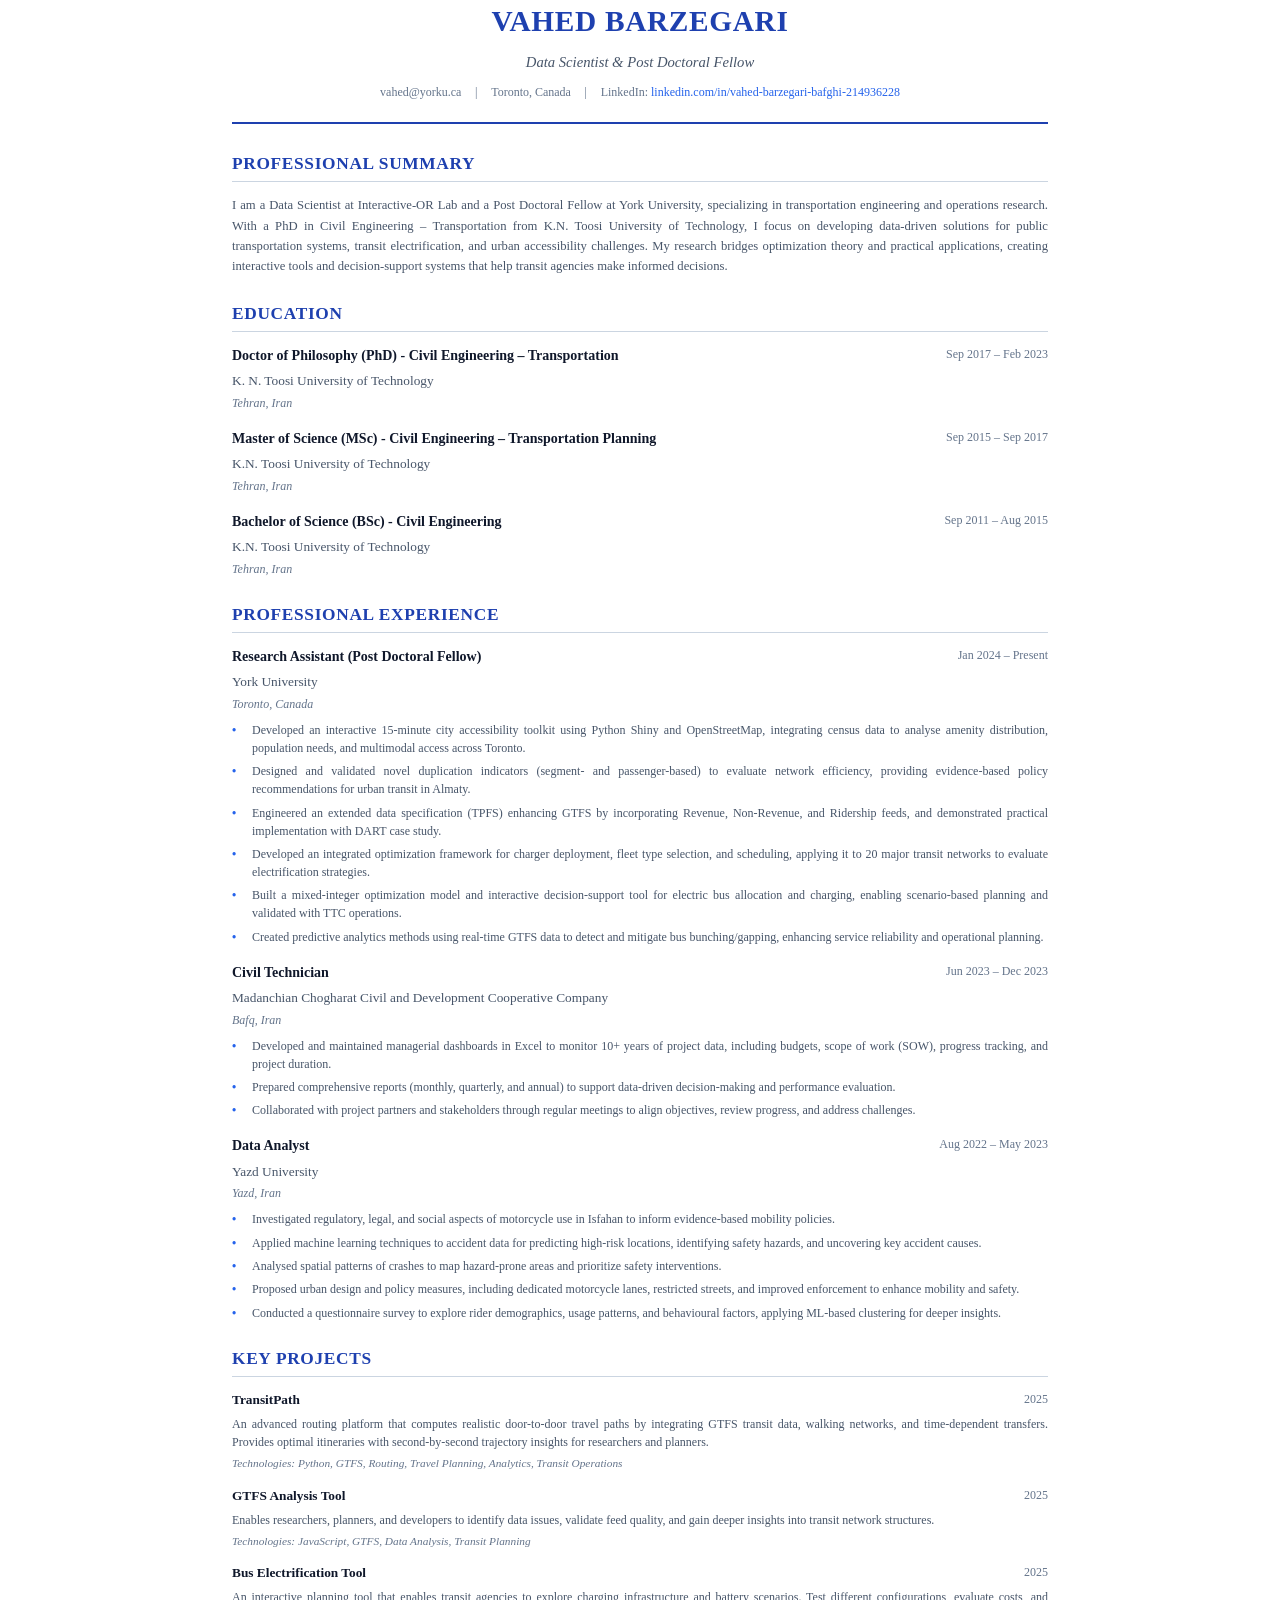
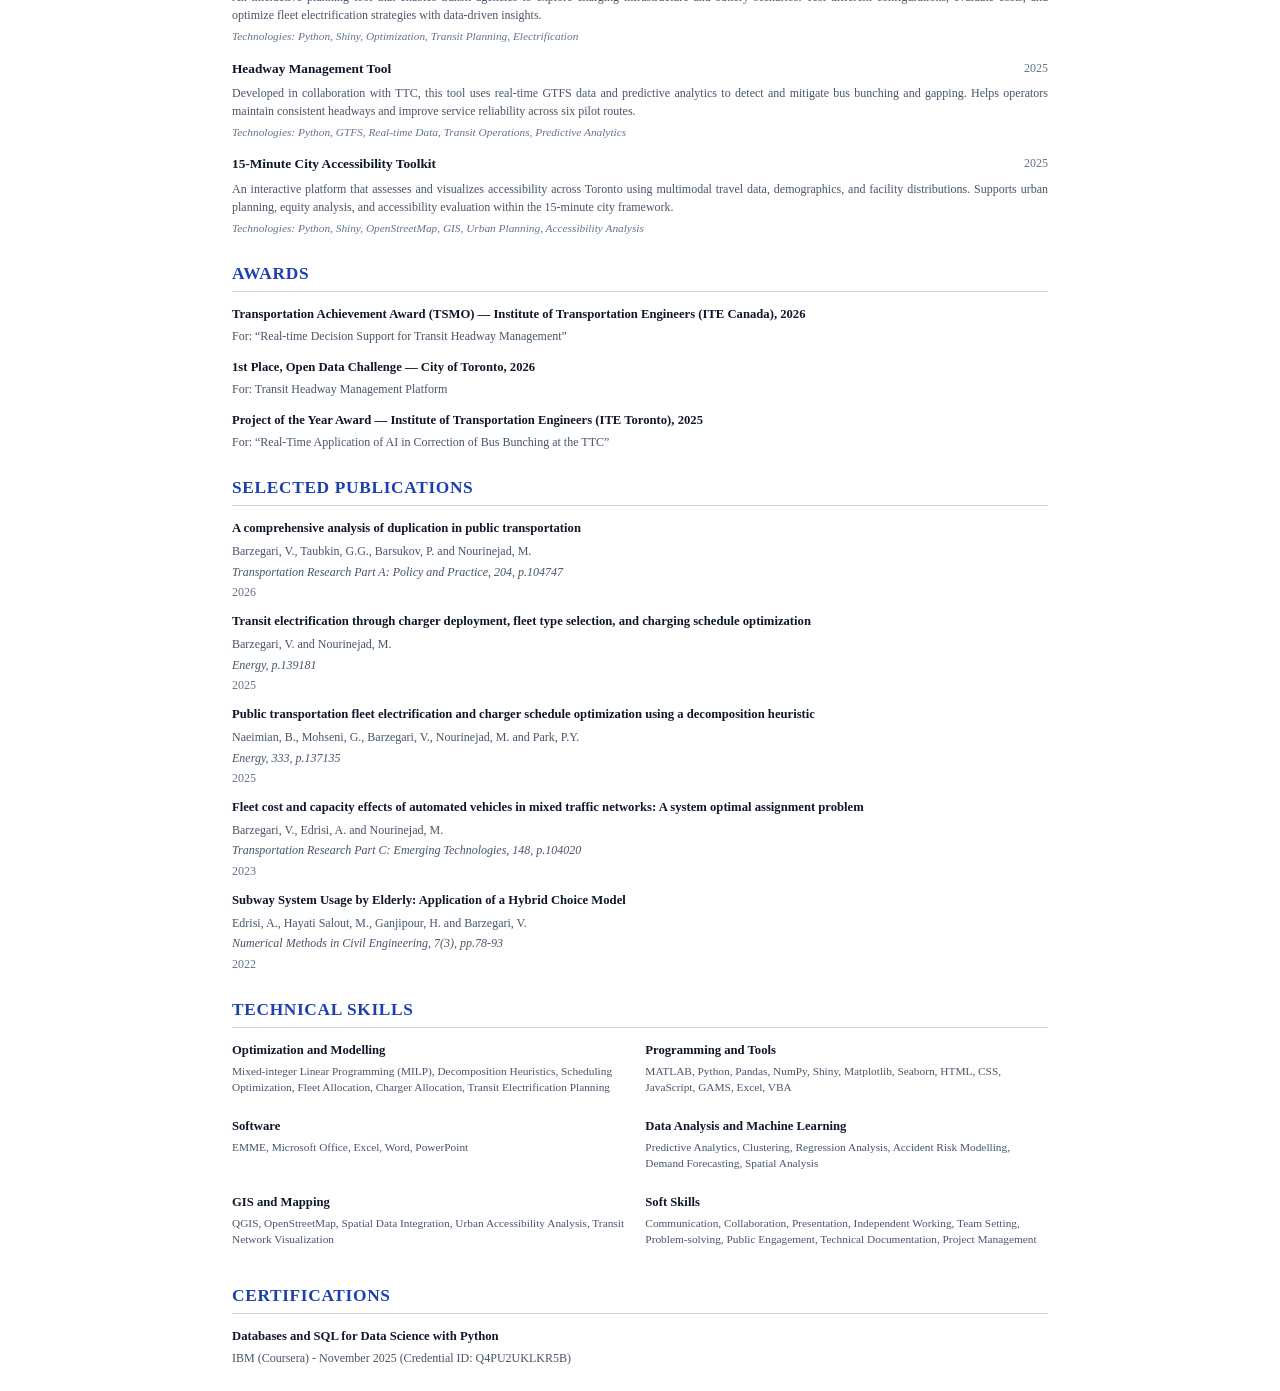
==== Vahed_Barzegari_CV.html @ 9689a8b7 "adding awards" ====
<!DOCTYPE html>
<html lang="en">
<head>
    <meta charset="UTF-8">
    <meta name="viewport" content="width=device-width, initial-scale=1.0">
    <title>Vahed Barzegari - Curriculum Vitae</title>
    <style>
        @page {
            size: letter;
            margin: 0.75in;
        }
        
        * {
            margin: 0;
            padding: 0;
            box-sizing: border-box;
        }
        
        body {
            font-family: 'Georgia', 'Times New Roman', serif;
            font-size: 10pt;
            line-height: 1.5;
            color: #333;
            background: white;
        }
        
        .cv-container {
            max-width: 8.5in;
            margin: 0 auto;
            padding: 0;
        }
        
        /* Header */
        .header {
            text-align: center;
            margin-bottom: 20pt;
            padding-bottom: 15pt;
            border-bottom: 2pt solid #1e40af;
        }
        
        .name {
            font-size: 22pt;
            font-weight: bold;
            color: #1e40af;
            margin-bottom: 5pt;
            letter-spacing: 0.5pt;
        }
        
        .title {
            font-size: 11pt;
            color: #475569;
            margin-bottom: 8pt;
            font-style: italic;
        }
        
        .contact-info {
            font-size: 9pt;
            color: #64748b;
            line-height: 1.6;
        }
        
        .contact-info span {
            margin: 0 8pt;
        }
        
        .contact-info a {
            color: #2563eb;
            text-decoration: none;
        }
        
        .contact-info a:hover {
            text-decoration: underline;
        }
        
        /* Sections */
        .section {
            margin-bottom: 18pt;
            page-break-inside: avoid;
        }
        
        .section-title {
            font-size: 13pt;
            font-weight: bold;
            color: #1e40af;
            margin-bottom: 10pt;
            padding-bottom: 3pt;
            border-bottom: 1pt solid #cbd5e1;
            text-transform: uppercase;
            letter-spacing: 0.5pt;
        }
        
        /* Professional Summary */
        .summary {
            text-align: justify;
            font-size: 9.5pt;
            line-height: 1.6;
            color: #475569;
        }
        
        /* Education and Experience Items */
        .item {
            margin-bottom: 12pt;
            page-break-inside: avoid;
        }
        
        .item-header {
            display: flex;
            justify-content: space-between;
            align-items: flex-start;
            margin-bottom: 4pt;
        }
        
        .item-title {
            font-size: 10.5pt;
            font-weight: bold;
            color: #0f172a;
        }
        
        .item-date {
            font-size: 9pt;
            color: #64748b;
            white-space: nowrap;
            margin-left: 10pt;
        }
        
        .item-company {
            font-size: 10pt;
            color: #475569;
            margin-bottom: 2pt;
        }
        
        .item-location {
            font-size: 9pt;
            color: #64748b;
            font-style: italic;
            margin-bottom: 6pt;
        }
        
        .item-description {
            font-size: 9pt;
            color: #475569;
            text-align: justify;
            line-height: 1.5;
        }
        
        .bullet-list {
            list-style: none;
            padding-left: 0;
        }
        
        .bullet-list li {
            margin-bottom: 4pt;
            padding-left: 15pt;
            position: relative;
            font-size: 9pt;
            color: #475569;
            text-align: justify;
            line-height: 1.5;
        }
        
        .bullet-list li:before {
            content: "•";
            position: absolute;
            left: 0;
            color: #2563eb;
            font-weight: bold;
        }
        
        /* Projects */
        .project {
            margin-bottom: 10pt;
        }
        
        .project-header {
            display: flex;
            justify-content: space-between;
            align-items: flex-start;
            margin-bottom: 4pt;
        }
        
        .project-name {
            font-size: 10pt;
            font-weight: bold;
            color: #0f172a;
        }
        
        .project-year {
            font-size: 9pt;
            color: #64748b;
        }
        
        .project-description {
            font-size: 9pt;
            color: #475569;
            text-align: justify;
            line-height: 1.5;
            margin-bottom: 3pt;
        }
        
        .project-tech {
            font-size: 8.5pt;
            color: #64748b;
            font-style: italic;
        }
        
        /* Publications */
        .publication {
            margin-bottom: 8pt;
        }
        
        .publication-title {
            font-size: 9.5pt;
            font-weight: bold;
            color: #0f172a;
            margin-bottom: 3pt;
        }
        
        .publication-authors {
            font-size: 9pt;
            color: #475569;
            margin-bottom: 2pt;
        }
        
        .publication-venue {
            font-size: 9pt;
            color: #475569;
            font-style: italic;
            margin-bottom: 2pt;
        }
        
        .publication-year {
            font-size: 9pt;
            color: #64748b;
        }
        
        /* Awards */
        .award {
            margin-bottom: 10pt;
        }
        
        .award-line {
            font-size: 9.5pt;
            font-weight: bold;
            color: #0f172a;
            margin-bottom: 2pt;
        }
        
        .award-for {
            font-size: 9pt;
            color: #475569;
        }
        
        /* Skills */
        .skills-grid {
            display: grid;
            grid-template-columns: repeat(2, 1fr);
            gap: 8pt;
        }
        
        .skill-category {
            margin-bottom: 8pt;
        }
        
        .skill-category-name {
            font-size: 9.5pt;
            font-weight: bold;
            color: #0f172a;
            margin-bottom: 3pt;
        }
        
        .skill-items {
            font-size: 8.5pt;
            color: #475569;
            line-height: 1.4;
        }
        
        /* Certificates */
        .certificate {
            margin-bottom: 6pt;
        }
        
        .certificate-name {
            font-size: 9.5pt;
            font-weight: bold;
            color: #0f172a;
            margin-bottom: 2pt;
        }
        
        .certificate-details {
            font-size: 9pt;
            color: #475569;
        }
        
        /* Print optimizations */
        @media print {
            @page {
                margin: 0.6in 0.75in;
            }
            
            body {
                print-color-adjust: exact;
                -webkit-print-color-adjust: exact;
            }
            
            .section {
                margin-bottom: 12pt;
                page-break-inside: auto;
            }
            
            .section-title {
                page-break-after: avoid;
                margin-bottom: 8pt;
            }
            
            .item {
                page-break-inside: avoid;
                margin-bottom: 10pt;
            }
            
            .project {
                page-break-inside: avoid;
                margin-bottom: 8pt;
            }
            
            .publication {
                page-break-inside: avoid;
            }
            
            .award {
                page-break-inside: avoid;
            }
            
            .header {
                margin-bottom: 12pt;
                padding-bottom: 10pt;
            }
        }
    </style>
</head>
<body>
    <div class="cv-container">
        <!-- Header -->
        <div class="header">
            <div class="name">VAHED BARZEGARI</div>
            <div class="title">Data Scientist & Post Doctoral Fellow</div>
            <div class="contact-info">
                <span>vahed@yorku.ca</span> | 
                <span>Toronto, Canada</span> | 
                <span>LinkedIn: <a href="https://www.linkedin.com/in/vahed-barzegari-bafghi-214936228/" style="color: #2563eb; text-decoration: none;">linkedin.com/in/vahed-barzegari-bafghi-214936228</a></span>
            </div>
        </div>
        
        <!-- Professional Summary -->
        <div class="section">
            <div class="section-title">Professional Summary</div>
            <div class="summary">
                I am a Data Scientist at Interactive-OR Lab and a Post Doctoral Fellow at York University, specializing in transportation engineering and operations research. With a PhD in Civil Engineering – Transportation from K.N. Toosi University of Technology, I focus on developing data-driven solutions for public transportation systems, transit electrification, and urban accessibility challenges. My research bridges optimization theory and practical applications, creating interactive tools and decision-support systems that help transit agencies make informed decisions.
            </div>
        </div>
        
        <!-- Education -->
        <div class="section">
            <div class="section-title">Education</div>
            
            <div class="item">
                <div class="item-header">
                    <div class="item-title">Doctor of Philosophy (PhD) - Civil Engineering – Transportation</div>
                    <div class="item-date">Sep 2017 – Feb 2023</div>
                </div>
                <div class="item-company">K. N. Toosi University of Technology</div>
                <div class="item-location">Tehran, Iran</div>
            </div>
            
            <div class="item">
                <div class="item-header">
                    <div class="item-title">Master of Science (MSc) - Civil Engineering – Transportation Planning</div>
                    <div class="item-date">Sep 2015 – Sep 2017</div>
                </div>
                <div class="item-company">K.N. Toosi University of Technology</div>
                <div class="item-location">Tehran, Iran</div>
            </div>
            
            <div class="item">
                <div class="item-header">
                    <div class="item-title">Bachelor of Science (BSc) - Civil Engineering</div>
                    <div class="item-date">Sep 2011 – Aug 2015</div>
                </div>
                <div class="item-company">K.N. Toosi University of Technology</div>
                <div class="item-location">Tehran, Iran</div>
            </div>
        </div>
        
        <!-- Professional Experience -->
        <div class="section">
            <div class="section-title">Professional Experience</div>
            
            <div class="item">
                <div class="item-header">
                    <div class="item-title">Research Assistant (Post Doctoral Fellow)</div>
                    <div class="item-date">Jan 2024 – Present</div>
                </div>
                <div class="item-company">York University</div>
                <div class="item-location">Toronto, Canada</div>
                <ul class="bullet-list">
                    <li>Developed an interactive 15-minute city accessibility toolkit using Python Shiny and OpenStreetMap, integrating census data to analyse amenity distribution, population needs, and multimodal access across Toronto.</li>
                    <li>Designed and validated novel duplication indicators (segment- and passenger-based) to evaluate network efficiency, providing evidence-based policy recommendations for urban transit in Almaty.</li>
                    <li>Engineered an extended data specification (TPFS) enhancing GTFS by incorporating Revenue, Non-Revenue, and Ridership feeds, and demonstrated practical implementation with DART case study.</li>
                    <li>Developed an integrated optimization framework for charger deployment, fleet type selection, and scheduling, applying it to 20 major transit networks to evaluate electrification strategies.</li>
                    <li>Built a mixed-integer optimization model and interactive decision-support tool for electric bus allocation and charging, enabling scenario-based planning and validated with TTC operations.</li>
                    <li>Created predictive analytics methods using real-time GTFS data to detect and mitigate bus bunching/gapping, enhancing service reliability and operational planning.</li>
                </ul>
            </div>
            
            <div class="item">
                <div class="item-header">
                    <div class="item-title">Civil Technician</div>
                    <div class="item-date">Jun 2023 – Dec 2023</div>
                </div>
                <div class="item-company">Madanchian Chogharat Civil and Development Cooperative Company</div>
                <div class="item-location">Bafq, Iran</div>
                <ul class="bullet-list">
                    <li>Developed and maintained managerial dashboards in Excel to monitor 10+ years of project data, including budgets, scope of work (SOW), progress tracking, and project duration.</li>
                    <li>Prepared comprehensive reports (monthly, quarterly, and annual) to support data-driven decision-making and performance evaluation.</li>
                    <li>Collaborated with project partners and stakeholders through regular meetings to align objectives, review progress, and address challenges.</li>
                </ul>
            </div>
            
            <div class="item">
                <div class="item-header">
                    <div class="item-title">Data Analyst</div>
                    <div class="item-date">Aug 2022 – May 2023</div>
                </div>
                <div class="item-company">Yazd University</div>
                <div class="item-location">Yazd, Iran</div>
                <ul class="bullet-list">
                    <li>Investigated regulatory, legal, and social aspects of motorcycle use in Isfahan to inform evidence-based mobility policies.</li>
                    <li>Applied machine learning techniques to accident data for predicting high-risk locations, identifying safety hazards, and uncovering key accident causes.</li>
                    <li>Analysed spatial patterns of crashes to map hazard-prone areas and prioritize safety interventions.</li>
                    <li>Proposed urban design and policy measures, including dedicated motorcycle lanes, restricted streets, and improved enforcement to enhance mobility and safety.</li>
                    <li>Conducted a questionnaire survey to explore rider demographics, usage patterns, and behavioural factors, applying ML-based clustering for deeper insights.</li>
                </ul>
            </div>
        </div>
        
        <!-- Key Projects -->
        <div class="section">
            <div class="section-title">Key Projects</div>
            
            <div class="project">
                <div class="project-header">
                    <div class="project-name">TransitPath</div>
                    <div class="project-year">2025</div>
                </div>
                <div class="project-description">An advanced routing platform that computes realistic door-to-door travel paths by integrating GTFS transit data, walking networks, and time-dependent transfers. Provides optimal itineraries with second-by-second trajectory insights for researchers and planners.</div>
                <div class="project-tech">Technologies: Python, GTFS, Routing, Travel Planning, Analytics, Transit Operations</div>
            </div>
            
            <div class="project">
                <div class="project-header">
                    <div class="project-name">GTFS Analysis Tool</div>
                    <div class="project-year">2025</div>
                </div>
                <div class="project-description">Enables researchers, planners, and developers to identify data issues, validate feed quality, and gain deeper insights into transit network structures.</div>
                <div class="project-tech">Technologies: JavaScript, GTFS, Data Analysis, Transit Planning</div>
            </div>
            
            <div class="project">
                <div class="project-header">
                    <div class="project-name">Bus Electrification Tool</div>
                    <div class="project-year">2025</div>
                </div>
                <div class="project-description">An interactive planning tool that enables transit agencies to explore charging infrastructure and battery scenarios. Test different configurations, evaluate costs, and optimize fleet electrification strategies with data-driven insights.</div>
                <div class="project-tech">Technologies: Python, Shiny, Optimization, Transit Planning, Electrification</div>
            </div>
            
            <div class="project">
                <div class="project-header">
                    <div class="project-name">Headway Management Tool</div>
                    <div class="project-year">2025</div>
                </div>
                <div class="project-description">Developed in collaboration with TTC, this tool uses real-time GTFS data and predictive analytics to detect and mitigate bus bunching and gapping. Helps operators maintain consistent headways and improve service reliability across six pilot routes.</div>
                <div class="project-tech">Technologies: Python, GTFS, Real-time Data, Transit Operations, Predictive Analytics</div>
            </div>
            
            <div class="project">
                <div class="project-header">
                    <div class="project-name">15-Minute City Accessibility Toolkit</div>
                    <div class="project-year">2025</div>
                </div>
                <div class="project-description">An interactive platform that assesses and visualizes accessibility across Toronto using multimodal travel data, demographics, and facility distributions. Supports urban planning, equity analysis, and accessibility evaluation within the 15-minute city framework.</div>
                <div class="project-tech">Technologies: Python, Shiny, OpenStreetMap, GIS, Urban Planning, Accessibility Analysis</div>
            </div>
        </div>
        
        <!-- Awards -->
        <div class="section">
            <div class="section-title">Awards</div>
            
            <div class="award">
                <div class="award-line">Transportation Achievement Award (TSMO) — Institute of Transportation Engineers (ITE Canada), 2026</div>
                <div class="award-for">For: “Real-time Decision Support for Transit Headway Management”</div>
            </div>
            
            <div class="award">
                <div class="award-line">1st Place, Open Data Challenge — City of Toronto, 2026</div>
                <div class="award-for">For: Transit Headway Management Platform</div>
            </div>
            
            <div class="award">
                <div class="award-line">Project of the Year Award — Institute of Transportation Engineers (ITE Toronto), 2025</div>
                <div class="award-for">For: “Real-Time Application of AI in Correction of Bus Bunching at the TTC”</div>
            </div>
        </div>
        
        <!-- Selected Publications -->
        <div class="section">
            <div class="section-title">Selected Publications</div>
            
            <div class="publication">
                <div class="publication-title">A comprehensive analysis of duplication in public transportation</div>
                <div class="publication-authors">Barzegari, V., Taubkin, G.G., Barsukov, P. and Nourinejad, M.</div>
                <div class="publication-venue">Transportation Research Part A: Policy and Practice, 204, p.104747</div>
                <div class="publication-year">2026</div>
            </div>
            
            <div class="publication">
                <div class="publication-title">Transit electrification through charger deployment, fleet type selection, and charging schedule optimization</div>
                <div class="publication-authors">Barzegari, V. and Nourinejad, M.</div>
                <div class="publication-venue">Energy, p.139181</div>
                <div class="publication-year">2025</div>
            </div>
            
            <div class="publication">
                <div class="publication-title">Public transportation fleet electrification and charger schedule optimization using a decomposition heuristic</div>
                <div class="publication-authors">Naeimian, B., Mohseni, G., Barzegari, V., Nourinejad, M. and Park, P.Y.</div>
                <div class="publication-venue">Energy, 333, p.137135</div>
                <div class="publication-year">2025</div>
            </div>
            
            <div class="publication">
                <div class="publication-title">Fleet cost and capacity effects of automated vehicles in mixed traffic networks: A system optimal assignment problem</div>
                <div class="publication-authors">Barzegari, V., Edrisi, A. and Nourinejad, M.</div>
                <div class="publication-venue">Transportation Research Part C: Emerging Technologies, 148, p.104020</div>
                <div class="publication-year">2023</div>
            </div>
            
            <div class="publication">
                <div class="publication-title">Subway System Usage by Elderly: Application of a Hybrid Choice Model</div>
                <div class="publication-authors">Edrisi, A., Hayati Salout, M., Ganjipour, H. and Barzegari, V.</div>
                <div class="publication-venue">Numerical Methods in Civil Engineering, 7(3), pp.78-93</div>
                <div class="publication-year">2022</div>
            </div>
        </div>
        
        <!-- Technical Skills -->
        <div class="section">
            <div class="section-title">Technical Skills</div>
            <div class="skills-grid">
                <div class="skill-category">
                    <div class="skill-category-name">Optimization and Modelling</div>
                    <div class="skill-items">Mixed-integer Linear Programming (MILP), Decomposition Heuristics, Scheduling Optimization, Fleet Allocation, Charger Allocation, Transit Electrification Planning</div>
                </div>
                
                <div class="skill-category">
                    <div class="skill-category-name">Programming and Tools</div>
                    <div class="skill-items">MATLAB, Python, Pandas, NumPy, Shiny, Matplotlib, Seaborn, HTML, CSS, JavaScript, GAMS, Excel, VBA</div>
                </div>
                
                <div class="skill-category">
                    <div class="skill-category-name">Software</div>
                    <div class="skill-items">EMME, Microsoft Office, Excel, Word, PowerPoint</div>
                </div>
                
                <div class="skill-category">
                    <div class="skill-category-name">Data Analysis and Machine Learning</div>
                    <div class="skill-items">Predictive Analytics, Clustering, Regression Analysis, Accident Risk Modelling, Demand Forecasting, Spatial Analysis</div>
                </div>
                
                <div class="skill-category">
                    <div class="skill-category-name">GIS and Mapping</div>
                    <div class="skill-items">QGIS, OpenStreetMap, Spatial Data Integration, Urban Accessibility Analysis, Transit Network Visualization</div>
                </div>
                
                <div class="skill-category">
                    <div class="skill-category-name">Soft Skills</div>
                    <div class="skill-items">Communication, Collaboration, Presentation, Independent Working, Team Setting, Problem-solving, Public Engagement, Technical Documentation, Project Management</div>
                </div>
            </div>
        </div>
        
        <!-- Certifications -->
        <div class="section">
            <div class="section-title">Certifications</div>
            <div class="certificate">
                <div class="certificate-name">Databases and SQL for Data Science with Python</div>
                <div class="certificate-details">IBM (Coursera) - November 2025 (Credential ID: Q4PU2UKLKR5B)</div>
            </div>
        </div>
    </div>
</body>
</html>
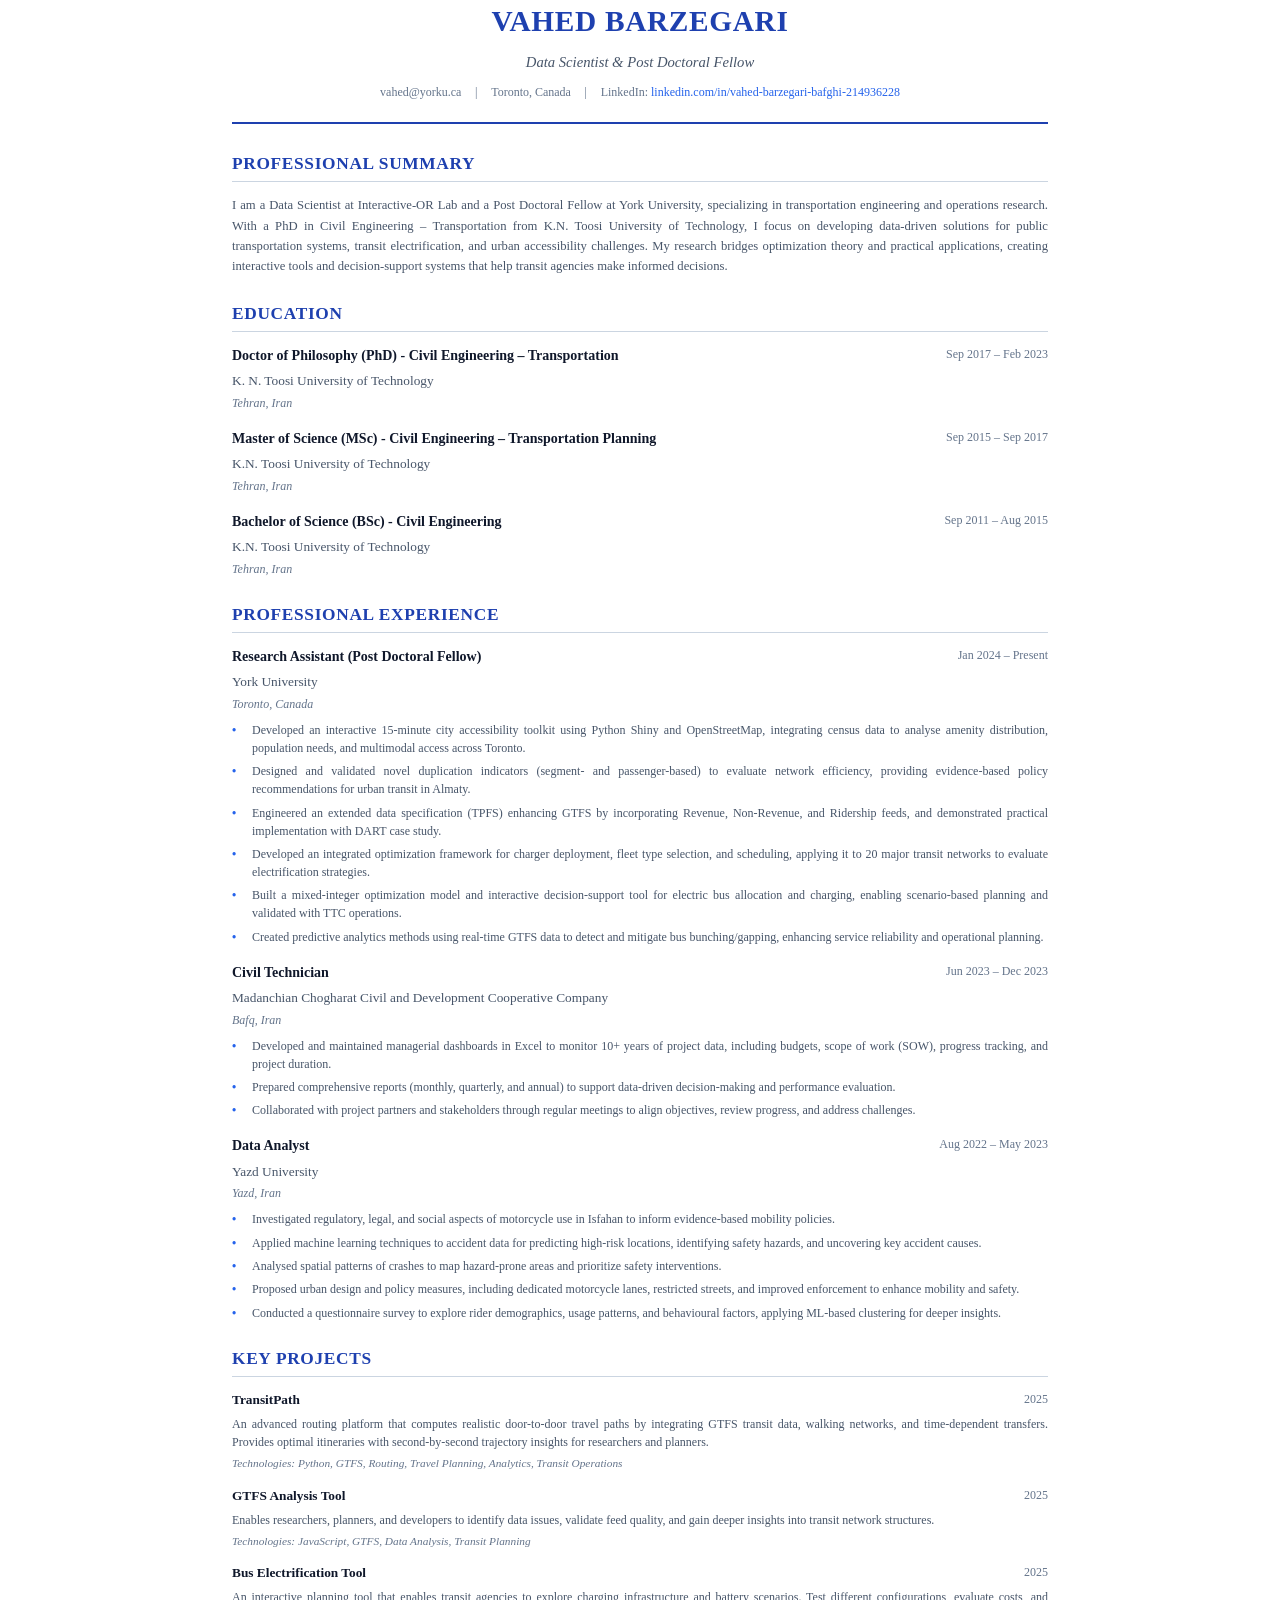
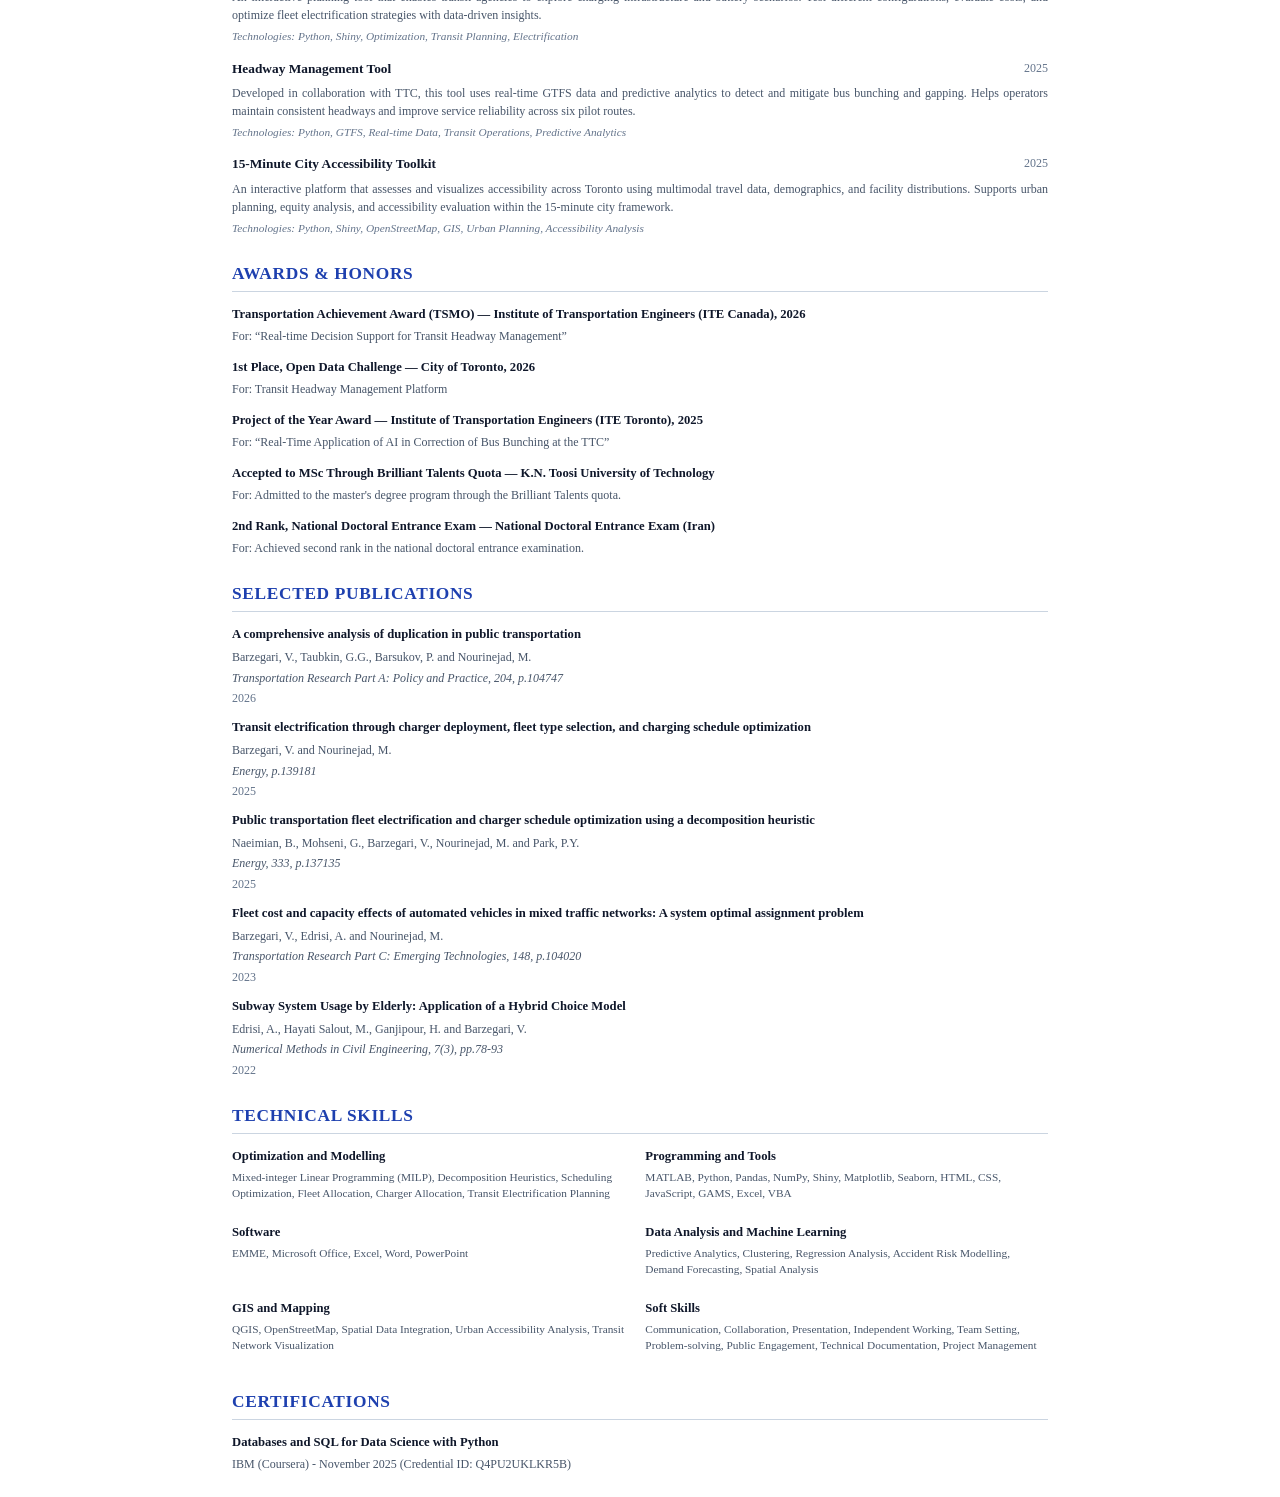
==== commit 6ea272b7: "adding honors" ====
--- a/Vahed_Barzegari_CV.html
+++ b/Vahed_Barzegari_CV.html
@@ -492,9 +492,9 @@
             </div>
         </div>
         
-        <!-- Awards -->
-        <div class="section">
-            <div class="section-title">Awards</div>
+        <!-- Awards & Honors -->
+        <div class="section">
+            <div class="section-title">Awards &amp; Honors</div>
             
             <div class="award">
                 <div class="award-line">Transportation Achievement Award (TSMO) — Institute of Transportation Engineers (ITE Canada), 2026</div>
@@ -509,6 +509,16 @@
             <div class="award">
                 <div class="award-line">Project of the Year Award — Institute of Transportation Engineers (ITE Toronto), 2025</div>
                 <div class="award-for">For: “Real-Time Application of AI in Correction of Bus Bunching at the TTC”</div>
+            </div>
+            
+            <div class="award">
+                <div class="award-line">Accepted to MSc Through Brilliant Talents Quota — K.N. Toosi University of Technology</div>
+                <div class="award-for">For: Admitted to the master's degree program through the Brilliant Talents quota.</div>
+            </div>
+            
+            <div class="award">
+                <div class="award-line">2nd Rank, National Doctoral Entrance Exam — National Doctoral Entrance Exam (Iran)</div>
+                <div class="award-for">For: Achieved second rank in the national doctoral entrance examination.</div>
             </div>
         </div>
         
